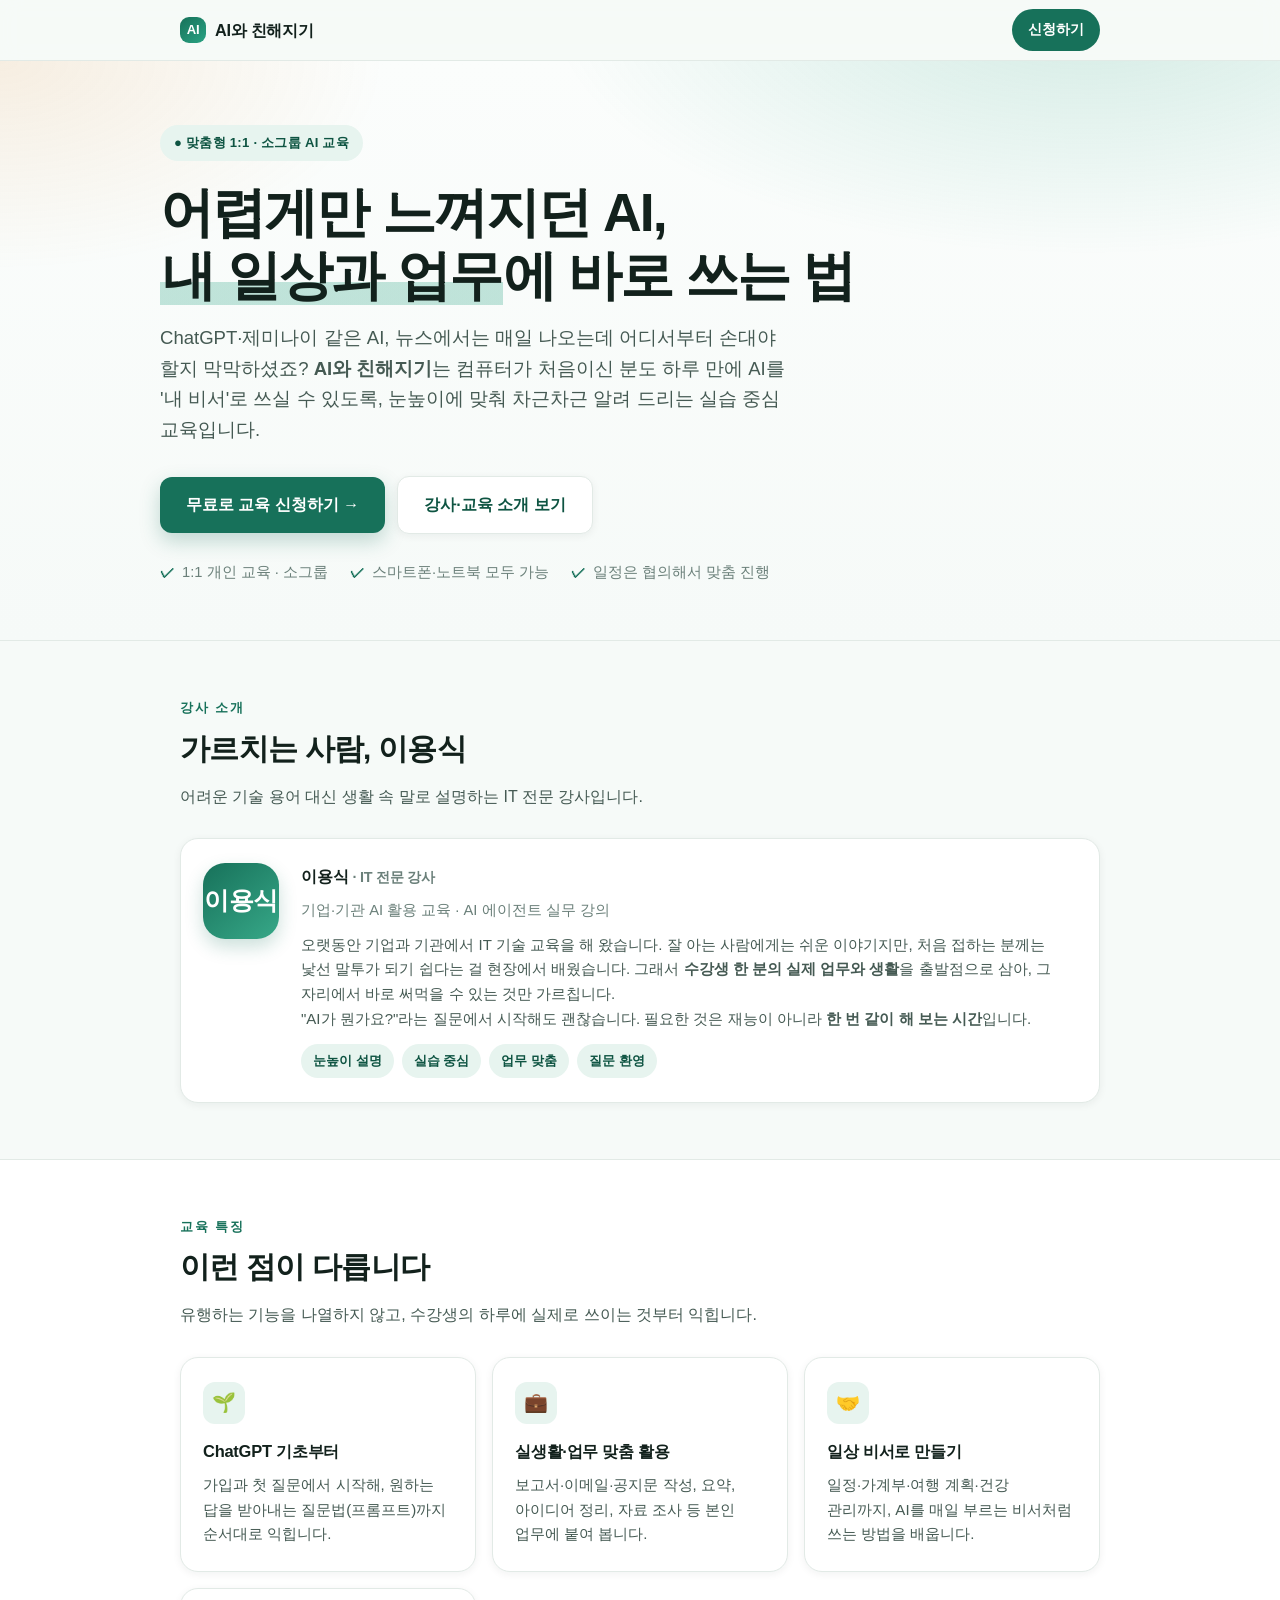
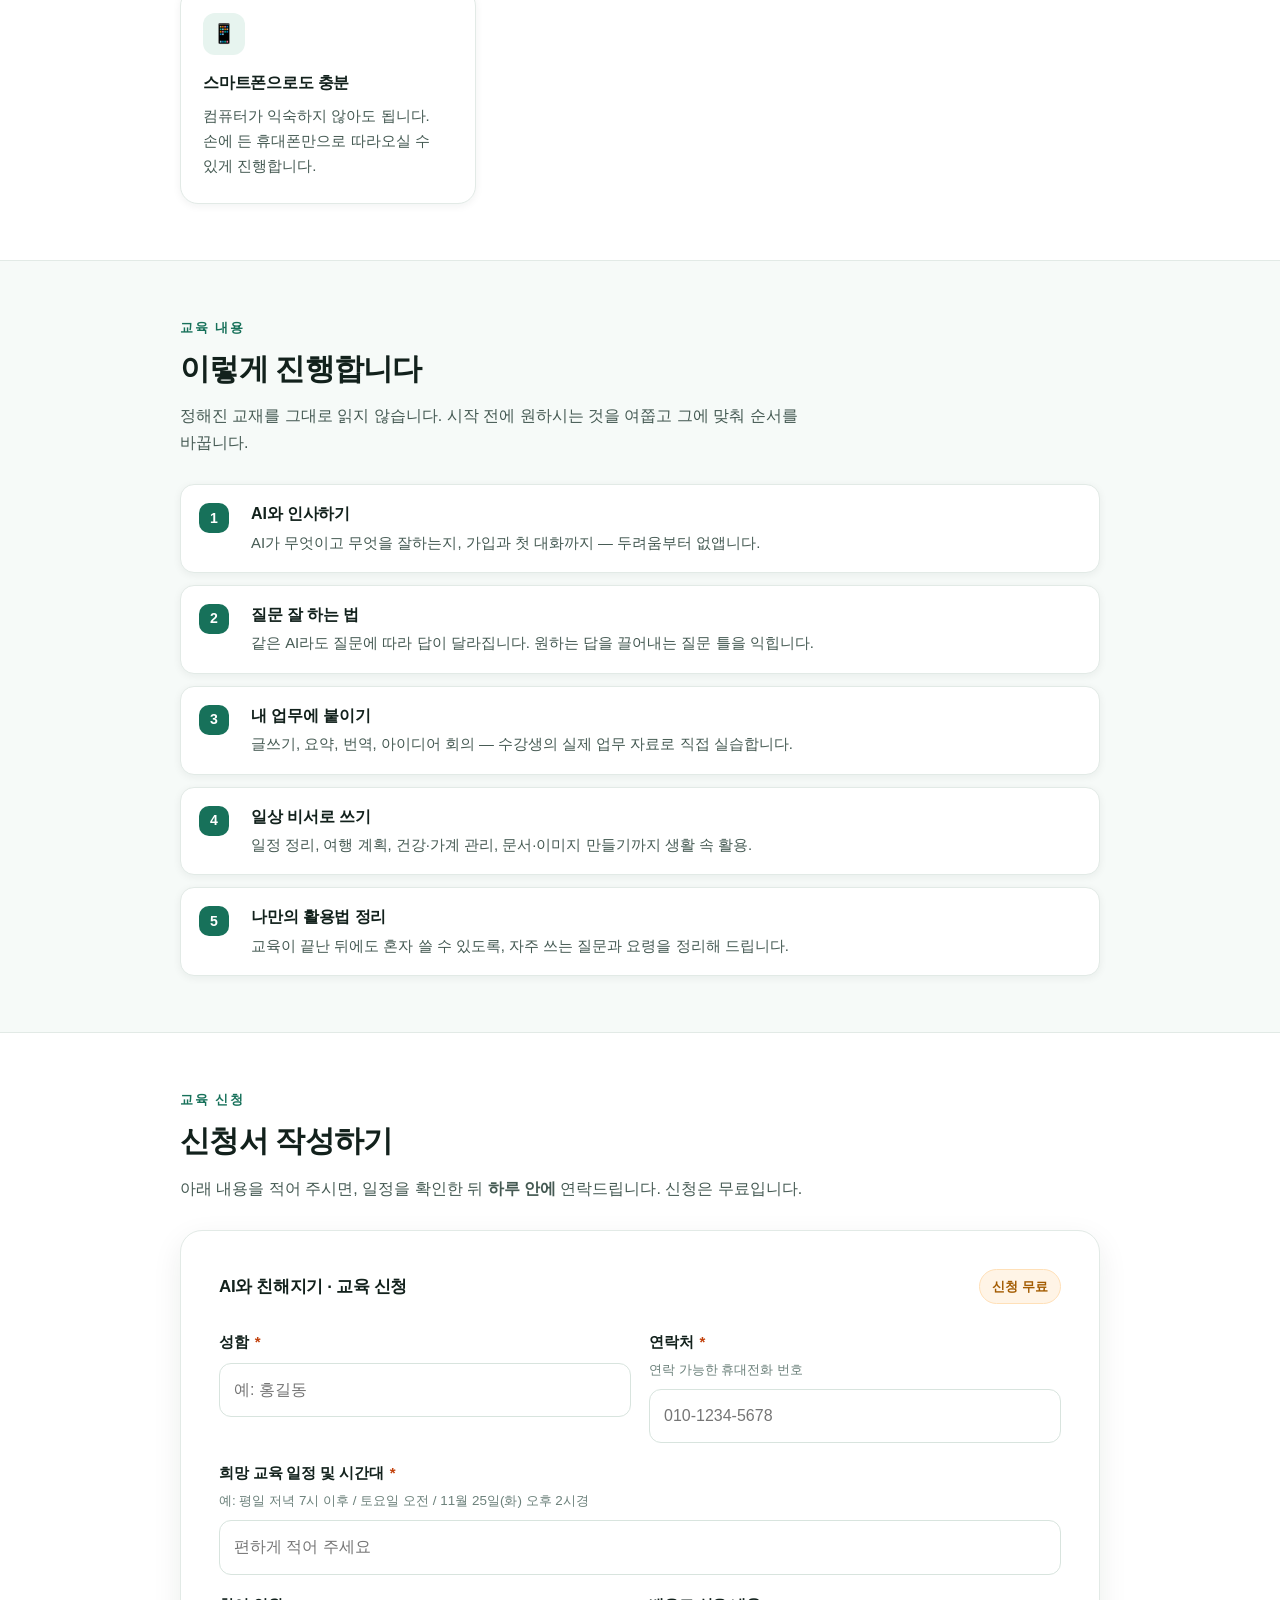
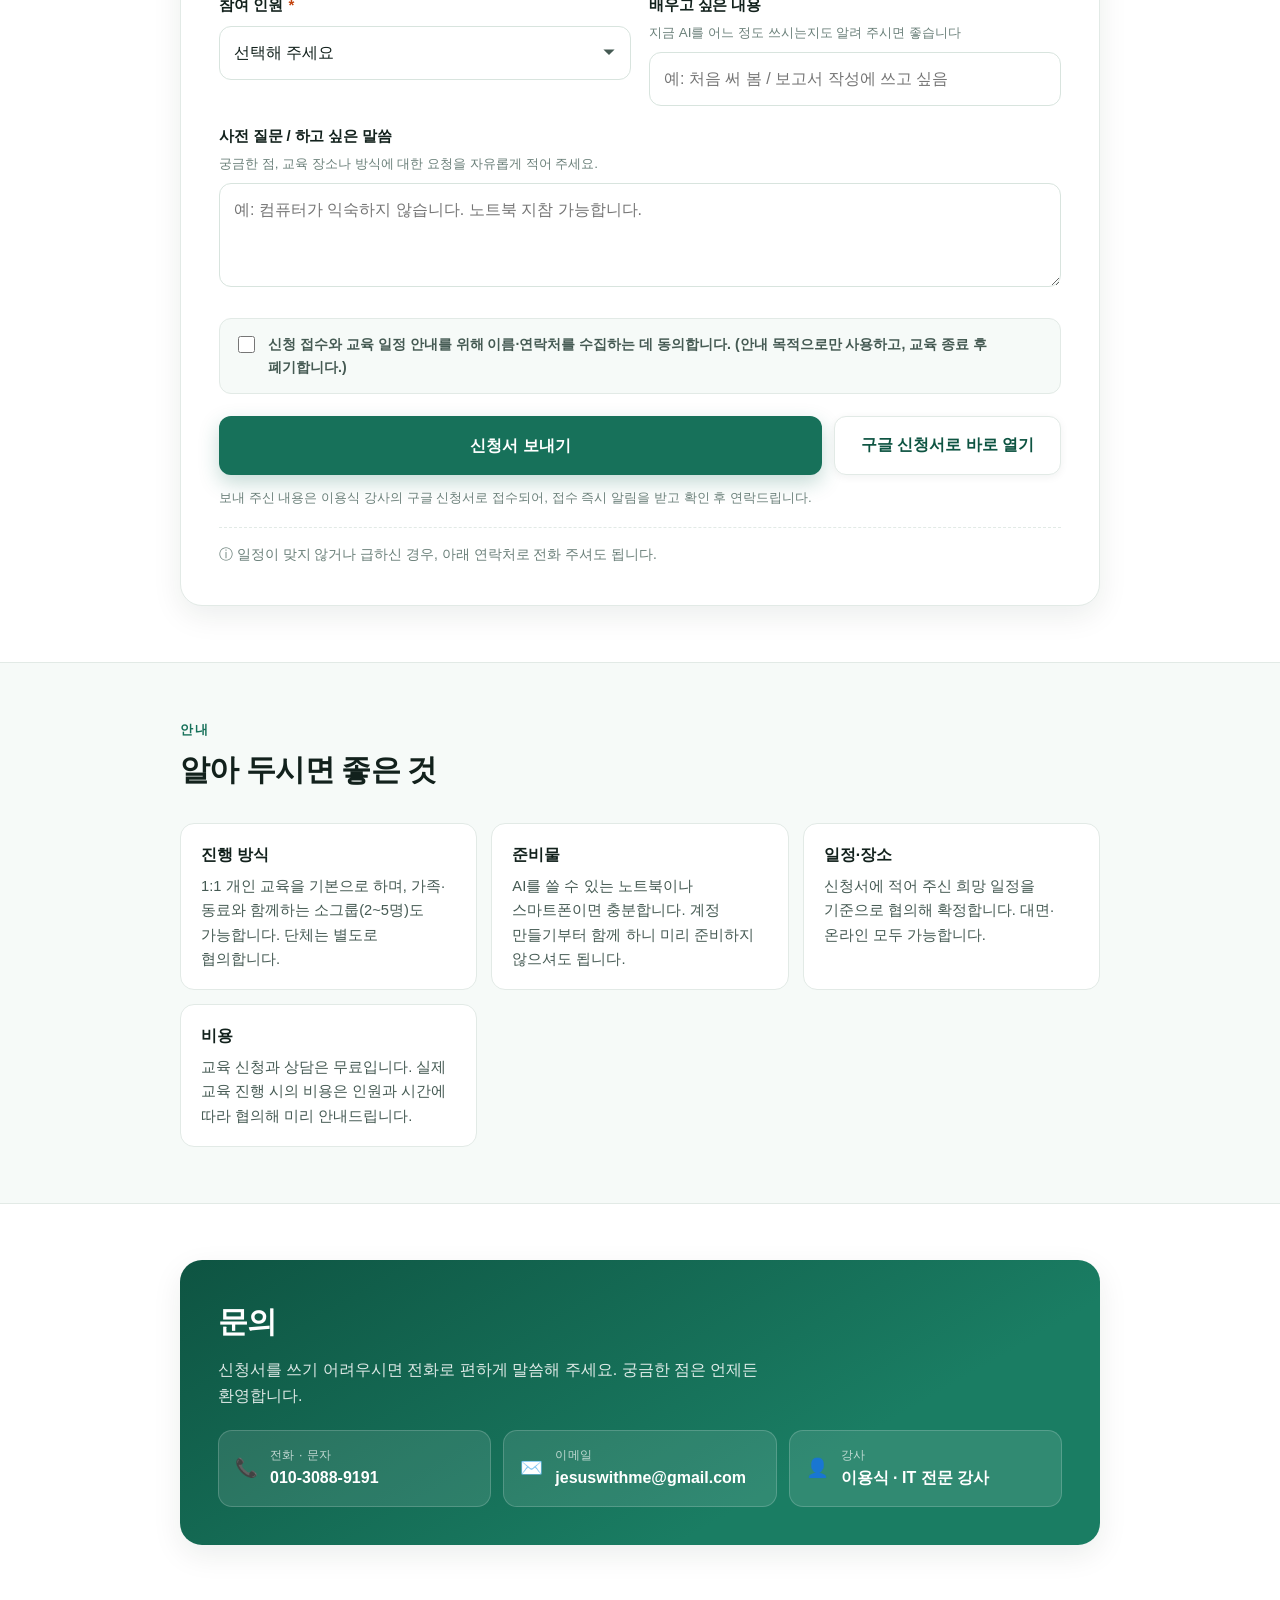
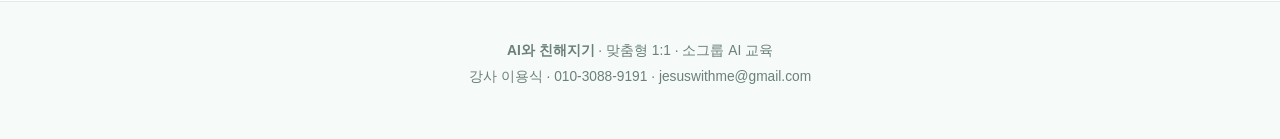
==== index.html @ cfbb51ff "feat: 'AI와 친해지기' 예약 및 신청 페이지 추가" ====
<!DOCTYPE html>
<html lang="ko">
<head>
<meta charset="utf-8">
<meta name="viewport" content="width=device-width, initial-scale=1">
<title>AI와 친해지기 · 맞춤형 1:1 AI 교육 신청</title>
<meta name="description" content="IT 전문 강사 이용식의 'AI와 친해지기' — ChatGPT 기초부터 실생활·업무 활용까지, 눈높이에 맞춘 1:1 및 소그룹 AI 교육 신청 페이지입니다.">
<style>
  :root{
    --ink:#12211c;
    --ink-soft:#455a53;
    --muted:#6b807a;
    --line:#e2eae6;
    --bg:#f6faf8;
    --card:#ffffff;
    --brand:#17715a;
    --brand-deep:#0e5442;
    --brand-soft:#e7f4ef;
    --accent:#d98324;
    --radius:18px;
    --shadow:0 10px 30px rgba(18,33,28,.08);
    --shadow-sm:0 2px 8px rgba(18,33,28,.06);
  }
  *{box-sizing:border-box}
  html{scroll-behavior:smooth}
  body{
    margin:0;
    background:var(--bg);
    color:var(--ink);
    font-family:-apple-system,BlinkMacSystemFont,"Apple SD Gothic Neo","Pretendard","Malgun Gothic","Noto Sans KR",sans-serif;
    line-height:1.65;
    -webkit-text-size-adjust:100%;
    word-break:keep-all;
  }
  .wrap{max-width:960px;margin:0 auto;padding:0 20px}
  a{color:var(--brand);text-decoration:none}
  a:hover{text-decoration:underline}

  /* ── 상단 바 ── */
  .topbar{
    position:sticky;top:0;z-index:20;
    background:rgba(246,250,248,.88);
    backdrop-filter:saturate(180%) blur(10px);
    border-bottom:1px solid var(--line);
  }
  .topbar-inner{display:flex;align-items:center;justify-content:space-between;gap:12px;height:60px}
  .logo{display:flex;align-items:center;gap:9px;font-weight:800;font-size:1.02rem;letter-spacing:-.02em}
  .logo .dot{
    width:26px;height:26px;border-radius:9px;display:grid;place-items:center;
    background:linear-gradient(140deg,var(--brand),#2aa383);color:#fff;font-size:.82rem;font-weight:800;
  }
  .topbar a.cta-small{
    background:var(--brand);color:#fff;font-weight:700;font-size:.9rem;
    padding:9px 16px;border-radius:999px;white-space:nowrap;
  }
  .topbar a.cta-small:hover{background:var(--brand-deep);text-decoration:none}

  /* ── 히어로 ── */
  header.hero{
    background:
      radial-gradient(900px 420px at 85% -10%, rgba(42,163,131,.20), transparent 60%),
      radial-gradient(700px 380px at 0% 0%, rgba(217,131,36,.12), transparent 55%),
      linear-gradient(180deg,#fbfdfc 0%, var(--bg) 100%);
    border-bottom:1px solid var(--line);
  }
  .hero-inner{padding:64px 0 56px}
  .eyebrow{
    display:inline-flex;align-items:center;gap:8px;
    background:var(--brand-soft);color:var(--brand-deep);
    font-weight:700;font-size:.82rem;letter-spacing:.02em;
    padding:7px 14px;border-radius:999px;margin-bottom:20px;
  }
  h1{
    margin:0 0 16px;font-size:clamp(2.1rem,5.4vw,3.35rem);line-height:1.18;
    letter-spacing:-.035em;font-weight:850;
  }
  h1 .hl{
    background:linear-gradient(transparent 62%, rgba(42,163,131,.28) 62%);
    padding:0 2px;
  }
  .lead{font-size:clamp(1rem,2.4vw,1.16rem);color:var(--ink-soft);max-width:640px;margin:0 0 30px}
  .hero-actions{display:flex;flex-wrap:wrap;gap:12px;align-items:center}
  .btn{
    display:inline-flex;align-items:center;justify-content:center;gap:8px;
    font:inherit;font-weight:750;cursor:pointer;border:0;border-radius:12px;
    padding:15px 26px;transition:transform .15s ease, background .15s ease, box-shadow .15s ease;
  }
  .btn-primary{background:var(--brand);color:#fff;box-shadow:0 8px 20px rgba(23,113,90,.25)}
  .btn-primary:hover{background:var(--brand-deep);transform:translateY(-1px);text-decoration:none}
  .btn-ghost{background:#fff;color:var(--brand-deep);border:1px solid var(--line);box-shadow:var(--shadow-sm)}
  .btn-ghost:hover{background:#fff;border-color:#cfe0d8;text-decoration:none}
  .hero-facts{display:flex;flex-wrap:wrap;gap:10px 22px;margin-top:26px;color:var(--muted);font-size:.92rem}
  .hero-facts span{display:inline-flex;align-items:center;gap:7px}
  .tick{color:var(--brand);font-weight:900}

  /* ── 섹션 ── */
  section{padding:56px 0}
  section.alt{background:#fff;border-top:1px solid var(--line);border-bottom:1px solid var(--line)}
  .section-head{margin-bottom:28px}
  .section-head .kicker{color:var(--brand);font-weight:800;font-size:.82rem;letter-spacing:.14em}
  h2{margin:6px 0 10px;font-size:clamp(1.42rem,3.2vw,1.85rem);letter-spacing:-.025em;font-weight:820}
  .section-head p{margin:0;color:var(--ink-soft);max-width:660px}

  /* ── 강사 소개 ── */
  .teacher{display:grid;grid-template-columns:auto 1fr;gap:22px;align-items:start}
  .avatar{
    width:76px;height:76px;border-radius:22px;display:grid;place-items:center;
    background:linear-gradient(140deg,#17715a,#37a888);color:#fff;
    font-size:1.55rem;font-weight:850;letter-spacing:-.02em;box-shadow:0 8px 18px rgba(23,113,90,.22);
  }
  .teacher h3{margin:0 0 4px;font-size:1.18rem;letter-spacing:-.02em}
  .teacher .role{color:var(--muted);font-size:.92rem;margin-bottom:10px}
  .teacher p{margin:0 0 10px;color:var(--ink-soft)}
  .chips{display:flex;flex-wrap:wrap;gap:8px;margin-top:12px}
  .chip{background:var(--brand-soft);color:var(--brand-deep);font-size:.83rem;font-weight:700;padding:6px 12px;border-radius:999px}

  /* ── 카드 그리드 ── */
  .grid{display:grid;gap:16px;grid-template-columns:repeat(auto-fit,minmax(240px,1fr))}
  .card{
    background:var(--card);border:1px solid var(--line);border-radius:var(--radius);
    padding:24px 22px;box-shadow:var(--shadow-sm);
  }
  .card .icon{
    width:42px;height:42px;border-radius:12px;display:grid;place-items:center;
    background:var(--brand-soft);font-size:1.2rem;margin-bottom:14px;
  }
  .card h3{margin:0 0 8px;font-size:1.03rem;letter-spacing:-.015em}
  .card p{margin:0;color:var(--ink-soft);font-size:.94rem}

  /* ── 커리큘럼 목록 ── */
  .steps{list-style:none;margin:0;padding:0;display:grid;gap:12px}
  .steps li{
    display:grid;grid-template-columns:38px 1fr;gap:14px;align-items:start;
    background:#fff;border:1px solid var(--line);border-radius:14px;padding:16px 18px;box-shadow:var(--shadow-sm);
  }
  .steps .num{
    width:30px;height:30px;border-radius:10px;background:var(--brand);color:#fff;
    display:grid;place-items:center;font-weight:800;font-size:.88rem;margin-top:2px;
  }
  .steps strong{display:block;margin-bottom:2px;letter-spacing:-.01em}
  .steps span.desc{color:var(--ink-soft);font-size:.93rem}

  /* ── 예약 폼 ── */
  #apply{padding-top:56px}
  .form-card{
    background:#fff;border:1px solid var(--line);border-radius:22px;
    box-shadow:var(--shadow);padding:clamp(22px,4vw,38px);
  }
  .form-card .head{display:flex;flex-wrap:wrap;gap:10px;align-items:center;justify-content:space-between;margin-bottom:8px}
  .badge-free{background:#fff4e6;color:#a35b00;font-weight:800;font-size:.8rem;padding:6px 12px;border-radius:999px;border:1px solid #ffe0b8}
  .field{margin-top:18px}
  .field label{display:block;font-weight:750;font-size:.94rem;margin-bottom:8px;letter-spacing:-.01em}
  .field label .req{color:#c2410c;margin-left:2px}
  .field .hint{display:block;font-weight:500;color:var(--muted);font-size:.84rem;margin-top:-4px;margin-bottom:8px}
  input[type=text],input[type=tel],textarea,select{
    width:100%;font:inherit;color:var(--ink);background:#fff;
    border:1.5px solid #d8e4de;border-radius:12px;padding:13px 14px;
    transition:border-color .15s ease, box-shadow .15s ease;appearance:none;
  }
  textarea{min-height:104px;resize:vertical}
  select{background-image:url("data:image/svg+xml;charset=utf8,%3Csvg xmlns='http://www.w3.org/2000/svg' width='14' height='9' viewBox='0 0 14 9'%3E%3Cpath fill='%23455a53' d='M1.4 1.4 7 7l5.6-5.6'/%3E%3C/svg%3E");background-repeat:no-repeat;background-position:right 14px center;padding-right:38px}
  input:focus,textarea:focus,select:focus{outline:none;border-color:var(--brand);box-shadow:0 0 0 4px rgba(23,113,90,.12)}
  input.invalid,textarea.invalid,select.invalid{border-color:#dc2626;box-shadow:0 0 0 4px rgba(220,38,38,.10)}
  .row{display:grid;gap:18px;grid-template-columns:1fr 1fr}
  .err{color:#b91c1c;font-size:.83rem;margin-top:6px;display:none}
  .err.show{display:block}
  .consent{display:flex;gap:10px;align-items:flex-start;margin-top:22px;background:var(--bg);border:1px solid var(--line);border-radius:12px;padding:14px}
  .consent input{margin-top:3px;width:17px;height:17px;accent-color:var(--brand);flex:0 0 auto}
  .consent label{font-size:.88rem;color:var(--ink-soft);font-weight:600;margin:0}
  .submit-row{margin-top:22px;display:flex;flex-wrap:wrap;gap:12px;align-items:center}
  .submit-row .btn-primary{flex:1 1 220px;padding:16px 24px;font-size:1.02rem}
  .submit-note{color:var(--muted);font-size:.84rem;margin:12px 0 0}
  .form-foot{margin-top:18px;padding-top:16px;border-top:1px dashed var(--line);color:var(--muted);font-size:.86rem}

  /* ── 완료 화면 ── */
  .done{display:none;text-align:center;padding:14px 4px 8px}
  .done.show{display:block}
  .done .mark{
    width:64px;height:64px;border-radius:50%;background:var(--brand-soft);color:var(--brand);
    display:grid;place-items:center;font-size:1.8rem;margin:0 auto 16px;
  }
  .done h3{margin:0 0 8px;font-size:1.28rem;letter-spacing:-.02em}
  .done p{color:var(--ink-soft);margin:0 auto 8px;max-width:460px}
  .done .summary{
    text-align:left;background:var(--bg);border:1px solid var(--line);border-radius:14px;
    padding:16px 18px;margin:18px auto 0;max-width:460px;font-size:.92rem;
  }
  .done .summary div{display:flex;justify-content:space-between;gap:14px;padding:5px 0;border-bottom:1px dashed var(--line)}
  .done .summary div:last-child{border-bottom:0}
  .done .summary dt{color:var(--muted);flex:0 0 auto;margin:0}
  .done .summary dd{margin:0;font-weight:650;text-align:right}

  /* ── 안내 ── */
  .note-grid{display:grid;gap:14px;grid-template-columns:repeat(auto-fit,minmax(250px,1fr))}
  .note{background:#fff;border:1px solid var(--line);border-radius:14px;padding:18px 20px}
  .note h4{margin:0 0 6px;font-size:.98rem}
  .note p{margin:0;color:var(--ink-soft);font-size:.92rem}

  /* ── 문의 ── */
  .contact{
    background:linear-gradient(150deg,var(--brand-deep),#1a7d63 70%);
    color:#fff;border-radius:22px;padding:clamp(24px,4vw,38px);box-shadow:var(--shadow);
  }
  .contact h2{color:#fff;margin-top:0}
  .contact p{color:rgba(255,255,255,.86);margin:0 0 20px;max-width:560px}
  .contact-lines{display:grid;gap:12px;grid-template-columns:repeat(auto-fit,minmax(220px,1fr))}
  .contact-line{display:flex;align-items:center;gap:12px;background:rgba(255,255,255,.10);border:1px solid rgba(255,255,255,.18);border-radius:14px;padding:14px 16px}
  .contact-line .ic{font-size:1.15rem}
  .contact-line small{display:block;color:rgba(255,255,255,.7);font-size:.78rem;letter-spacing:.04em}
  .contact-line a,.contact-line strong{color:#fff;font-weight:750;font-size:1rem;text-decoration:none}

  footer{padding:34px 0 46px;color:var(--muted);font-size:.86rem;text-align:center}
  footer p{margin:4px 0}

  @media (max-width:640px){
    .hero-inner{padding:44px 0 40px}
    section{padding:42px 0}
    .row{grid-template-columns:1fr}
    .teacher{grid-template-columns:1fr;gap:16px}
    .avatar{width:64px;height:64px;border-radius:18px;font-size:1.3rem}
    .btn{padding:14px 20px}
  }
  @media (prefers-reduced-motion:reduce){*{transition:none!important;animation:none!important}}
</style>
</head>
<body>

<div class="topbar">
  <div class="wrap topbar-inner">
    <div class="logo"><span class="dot">AI</span> AI와 친해지기</div>
    <a class="cta-small" href="#apply">신청하기</a>
  </div>
</div>

<header class="hero">
  <div class="wrap hero-inner">
    <span class="eyebrow">● 맞춤형 1:1 · 소그룹 AI 교육</span>
    <h1>어렵게만 느껴지던 AI,<br><span class="hl">내 일상과 업무</span>에 바로 쓰는 법</h1>
    <p class="lead">
      ChatGPT·제미나이 같은 AI, 뉴스에서는 매일 나오는데 어디서부터 손대야 할지 막막하셨죠?
      <strong>AI와 친해지기</strong>는 컴퓨터가 처음이신 분도 하루 만에 AI를 '내 비서'로 쓰실 수 있도록,
      눈높이에 맞춰 차근차근 알려 드리는 실습 중심 교육입니다.
    </p>
    <div class="hero-actions">
      <a class="btn btn-primary" href="#apply">무료로 교육 신청하기 →</a>
      <a class="btn btn-ghost" href="#teacher">강사·교육 소개 보기</a>
    </div>
    <div class="hero-facts">
      <span><b class="tick">✓</b> 1:1 개인 교육 · 소그룹</span>
      <span><b class="tick">✓</b> 스마트폰·노트북 모두 가능</span>
      <span><b class="tick">✓</b> 일정은 협의해서 맞춤 진행</span>
    </div>
  </div>
</header>

<section id="teacher">
  <div class="wrap">
    <div class="section-head">
      <div class="kicker">강사 소개</div>
      <h2>가르치는 사람, 이용식</h2>
      <p>어려운 기술 용어 대신 생활 속 말로 설명하는 IT 전문 강사입니다.</p>
    </div>
    <div class="card">
      <div class="teacher">
        <div class="avatar">이용식</div>
        <div>
          <h3>이용식 <span style="font-weight:600;color:var(--muted);font-size:.9rem">· IT 전문 강사</span></h3>
          <div class="role">기업·기관 AI 활용 교육 · AI 에이전트 실무 강의</div>
          <p>
            오랫동안 기업과 기관에서 IT 기술 교육을 해 왔습니다. 잘 아는 사람에게는 쉬운 이야기지만,
            처음 접하는 분께는 낯선 말투가 되기 쉽다는 걸 현장에서 배웠습니다.
            그래서 <strong>수강생 한 분의 실제 업무와 생활</strong>을 출발점으로 삼아, 그 자리에서 바로 써먹을 수 있는 것만 가르칩니다.
          </p>
          <p>
            "AI가 뭔가요?"라는 질문에서 시작해도 괜찮습니다. 필요한 것은 재능이 아니라
            <strong>한 번 같이 해 보는 시간</strong>입니다.
          </p>
          <div class="chips">
            <span class="chip">눈높이 설명</span>
            <span class="chip">실습 중심</span>
            <span class="chip">업무 맞춤</span>
            <span class="chip">질문 환영</span>
          </div>
        </div>
      </div>
    </div>
  </div>
</section>

<section class="alt" id="features">
  <div class="wrap">
    <div class="section-head">
      <div class="kicker">교육 특징</div>
      <h2>이런 점이 다릅니다</h2>
      <p>유행하는 기능을 나열하지 않고, 수강생의 하루에 실제로 쓰이는 것부터 익힙니다.</p>
    </div>
    <div class="grid">
      <div class="card">
        <div class="icon">🌱</div>
        <h3>ChatGPT 기초부터</h3>
        <p>가입과 첫 질문에서 시작해, 원하는 답을 받아내는 질문법(프롬프트)까지 순서대로 익힙니다.</p>
      </div>
      <div class="card">
        <div class="icon">💼</div>
        <h3>실생활·업무 맞춤 활용</h3>
        <p>보고서·이메일·공지문 작성, 요약, 아이디어 정리, 자료 조사 등 본인 업무에 붙여 봅니다.</p>
      </div>
      <div class="card">
        <div class="icon">🤝</div>
        <h3>일상 비서로 만들기</h3>
        <p>일정·가계부·여행 계획·건강 관리까지, AI를 매일 부르는 비서처럼 쓰는 방법을 배웁니다.</p>
      </div>
      <div class="card">
        <div class="icon">📱</div>
        <h3>스마트폰으로도 충분</h3>
        <p>컴퓨터가 익숙하지 않아도 됩니다. 손에 든 휴대폰만으로 따라오실 수 있게 진행합니다.</p>
      </div>
    </div>
  </div>
</section>

<section id="curriculum">
  <div class="wrap">
    <div class="section-head">
      <div class="kicker">교육 내용</div>
      <h2>이렇게 진행합니다</h2>
      <p>정해진 교재를 그대로 읽지 않습니다. 시작 전에 원하시는 것을 여쭙고 그에 맞춰 순서를 바꿉니다.</p>
    </div>
    <ol class="steps">
      <li><span class="num">1</span><div><strong>AI와 인사하기</strong><span class="desc">AI가 무엇이고 무엇을 잘하는지, 가입과 첫 대화까지 — 두려움부터 없앱니다.</span></div></li>
      <li><span class="num">2</span><div><strong>질문 잘 하는 법</strong><span class="desc">같은 AI라도 질문에 따라 답이 달라집니다. 원하는 답을 끌어내는 질문 틀을 익힙니다.</span></div></li>
      <li><span class="num">3</span><div><strong>내 업무에 붙이기</strong><span class="desc">글쓰기, 요약, 번역, 아이디어 회의 — 수강생의 실제 업무 자료로 직접 실습합니다.</span></div></li>
      <li><span class="num">4</span><div><strong>일상 비서로 쓰기</strong><span class="desc">일정 정리, 여행 계획, 건강·가계 관리, 문서·이미지 만들기까지 생활 속 활용.</span></div></li>
      <li><span class="num">5</span><div><strong>나만의 활용법 정리</strong><span class="desc">교육이 끝난 뒤에도 혼자 쓸 수 있도록, 자주 쓰는 질문과 요령을 정리해 드립니다.</span></div></li>
    </ol>
  </div>
</section>

<section class="alt" id="apply">
  <div class="wrap">
    <div class="section-head">
      <div class="kicker">교육 신청</div>
      <h2>신청서 작성하기</h2>
      <p>아래 내용을 적어 주시면, 일정을 확인한 뒤 <strong>하루 안에</strong> 연락드립니다. 신청은 무료입니다.</p>
    </div>

    <div class="form-card">
      <div id="formArea">
        <div class="head">
          <strong style="font-size:1.06rem;letter-spacing:-.02em">AI와 친해지기 · 교육 신청</strong>
          <span class="badge-free">신청 무료</span>
        </div>

        <form id="applyForm" novalidate>
          <div class="row">
            <div class="field">
              <label for="name">성함 <span class="req">*</span></label>
              <input type="text" id="name" name="name" autocomplete="name" placeholder="예: 홍길동">
              <div class="err" id="err-name">성함을 적어 주세요.</div>
            </div>
            <div class="field">
              <label for="phone">연락처 <span class="req">*</span></label>
              <span class="hint">연락 가능한 휴대전화 번호</span>
              <input type="tel" id="phone" name="phone" inputmode="tel" autocomplete="tel" placeholder="010-1234-5678">
              <div class="err" id="err-phone">연락처를 정확히 적어 주세요. (숫자 9~11자리)</div>
            </div>
          </div>

          <div class="field">
            <label for="when">희망 교육 일정 및 시간대 <span class="req">*</span></label>
            <span class="hint">예: 평일 저녁 7시 이후 / 토요일 오전 / 11월 25일(화) 오후 2시경</span>
            <input type="text" id="when" name="when" placeholder="편하게 적어 주세요">
            <div class="err" id="err-when">희망하시는 일정이나 시간대를 적어 주세요.</div>
          </div>

          <div class="row">
            <div class="field">
              <label for="people">참여 인원 <span class="req">*</span></label>
              <select id="people" name="people">
                <option value="">선택해 주세요</option>
                <option value="1명 (1:1 개인 교육)">1명 (1:1 개인 교육)</option>
                <option value="2명">2명</option>
                <option value="3~5명 (소그룹)">3~5명 (소그룹)</option>
                <option value="6명 이상 (단체)">6명 이상 (단체)</option>
              </select>
              <div class="err" id="err-people">참여 인원을 선택해 주세요.</div>
            </div>
            <div class="field">
              <label for="need">배우고 싶은 내용</label>
              <span class="hint">지금 AI를 어느 정도 쓰시는지도 알려 주시면 좋습니다</span>
              <input type="text" id="need" name="need" placeholder="예: 처음 써 봄 / 보고서 작성에 쓰고 싶음">
            </div>
          </div>

          <div class="field">
            <label for="memo">사전 질문 / 하고 싶은 말씀</label>
            <span class="hint">궁금한 점, 교육 장소나 방식에 대한 요청을 자유롭게 적어 주세요.</span>
            <textarea id="memo" name="memo" placeholder="예: 컴퓨터가 익숙하지 않습니다. 노트북 지참 가능합니다."></textarea>
          </div>

          <div class="consent">
            <input type="checkbox" id="agree" name="agree">
            <label for="agree">신청 접수와 교육 일정 안내를 위해 이름·연락처를 수집하는 데 동의합니다. (안내 목적으로만 사용하고, 교육 종료 후 폐기합니다.)</label>
          </div>
          <div class="err" id="err-agree" style="margin-top:8px">동의에 체크해 주세요.</div>

          <div class="submit-row">
            <button type="submit" class="btn btn-primary" id="submitBtn">신청서 보내기</button>
            <a class="btn btn-ghost" id="directLink" href="https://docs.google.com/forms/d/e/1FAIpQLSfgG8fWdQroafAfmBOM3LzlnbUgMlh7hNn8-l7efDWmUUivdw/viewform" target="_blank" rel="noopener">구글 신청서로 바로 열기</a>
          </div>
          <p class="submit-note">보내 주신 내용은 이용식 강사의 구글 신청서로 접수되어, 접수 즉시 알림을 받고 확인 후 연락드립니다.</p>
        </form>

        <div class="form-foot">
          ⓘ 일정이 맞지 않거나 급하신 경우, 아래 연락처로 전화 주셔도 됩니다.
        </div>
      </div>

      <div class="done" id="doneArea" role="status" aria-live="polite">
        <div class="mark">✓</div>
        <h3>신청이 접수되었습니다</h3>
        <p>적어 주신 내용으로 접수했습니다. 일정을 확인한 뒤 <strong>하루 안에</strong> 연락드리겠습니다. 감사합니다.</p>
        <dl class="summary" id="summary"></dl>
        <p style="margin-top:18px;font-size:.88rem;color:var(--muted)">
          접수가 되지 않았다는 안내를 받으셨거나 화면이 멈췄다면,
          <a href="https://docs.google.com/forms/d/e/1FAIpQLSfgG8fWdQroafAfmBOM3LzlnbUgMlh7hNn8-l7efDWmUUivdw/viewform" target="_blank" rel="noopener">구글 신청서</a>로 다시 한 번 보내 주세요.
        </p>
        <button type="button" class="btn btn-ghost" id="againBtn" style="margin-top:14px">다른 분 신청서 작성하기</button>
      </div>
    </div>
  </div>
</section>

<section id="guide">
  <div class="wrap">
    <div class="section-head">
      <div class="kicker">안내</div>
      <h2>알아 두시면 좋은 것</h2>
    </div>
    <div class="note-grid">
      <div class="note">
        <h4>진행 방식</h4>
        <p>1:1 개인 교육을 기본으로 하며, 가족·동료와 함께하는 소그룹(2~5명)도 가능합니다. 단체는 별도로 협의합니다.</p>
      </div>
      <div class="note">
        <h4>준비물</h4>
        <p>AI를 쓸 수 있는 노트북이나 스마트폰이면 충분합니다. 계정 만들기부터 함께 하니 미리 준비하지 않으셔도 됩니다.</p>
      </div>
      <div class="note">
        <h4>일정·장소</h4>
        <p>신청서에 적어 주신 희망 일정을 기준으로 협의해 확정합니다. 대면·온라인 모두 가능합니다.</p>
      </div>
      <div class="note">
        <h4>비용</h4>
        <p>교육 신청과 상담은 무료입니다. 실제 교육 진행 시의 비용은 인원과 시간에 따라 협의해 미리 안내드립니다.</p>
      </div>
    </div>
  </div>
</section>

<section class="alt" id="contact">
  <div class="wrap">
    <div class="contact">
      <h2>문의</h2>
      <p>신청서를 쓰기 어려우시면 전화로 편하게 말씀해 주세요. 궁금한 점은 언제든 환영합니다.</p>
      <div class="contact-lines">
        <div class="contact-line">
          <span class="ic">📞</span>
          <div><small>전화 · 문자</small><a href="tel:01030889191">010-3088-9191</a></div>
        </div>
        <div class="contact-line">
          <span class="ic">✉️</span>
          <div><small>이메일</small><a href="mailto:jesuswithme@gmail.com">jesuswithme@gmail.com</a></div>
        </div>
        <div class="contact-line">
          <span class="ic">👤</span>
          <div><small>강사</small><strong>이용식 · IT 전문 강사</strong></div>
        </div>
      </div>
    </div>
  </div>
</section>

<footer>
  <div class="wrap">
    <p><strong>AI와 친해지기</strong> · 맞춤형 1:1 · 소그룹 AI 교육</p>
    <p>강사 이용식 · 010-3088-9191 · jesuswithme@gmail.com</p>
  </div>
</footer>

<!-- 구글 폼 제출용 숨은 프레임 (페이지를 떠나지 않고 접수) -->
<iframe name="gform_target" id="gform_target" style="display:none" title="신청 접수 처리"></iframe>

<script>
(function () {
  var FORM_ACTION = "https://docs.google.com/forms/d/e/1FAIpQLSfgG8fWdQroafAfmBOM3LzlnbUgMlh7hNn8-l7efDWmUUivdw/formResponse";
  // 구글 신청서 문항 ID (문항 순서: 성함 / 연락처 / 희망일정 / 인원 / 배우고 싶은 내용 + 메모)
  var ENTRY = {
    name:  "entry.1113578858",   // 성함
    phone: "entry.182339144",    // 연락처
    when:  "entry.1106496393",   // 희망 교육 일정 및 시간대
    people:"entry.1794188126",   // 참여 인원 (드롭다운)
    need:  "entry.1480312824"    // 현재 AI 활용 수준 및 배우고 싶은 내용
  };

  var form = document.getElementById("applyForm");
  var doneArea = document.getElementById("doneArea");
  var formArea = document.getElementById("formArea");
  var summary = document.getElementById("summary");
  var iframe = document.getElementById("gform_target");

  function clean(v) { return (v || "").trim(); }
  function setErr(id, on) {
    var el = document.getElementById(id);
    var field = document.getElementById(id.replace("err-", ""));
    if (el) el.classList.toggle("show", !!on);
    if (field) field.classList.toggle("invalid", !!on);
  }

  function validate() {
    var ok = true;
    var name = clean(document.getElementById("name").value);
    var phone = clean(document.getElementById("phone").value);
    var when = clean(document.getElementById("when").value);
    var people = document.getElementById("people").value;
    var agree = document.getElementById("agree").checked;

    setErr("err-name", !name); if (!name) ok = false;
    var digits = phone.replace(/[^0-9]/g, "");
    var phoneOk = digits.length >= 9 && digits.length <= 11;
    setErr("err-phone", !phoneOk); if (!phoneOk) ok = false;
    setErr("err-when", !when); if (!when) ok = false;
    setErr("err-people", !people); if (!people) ok = false;
    setErr("err-agree", !agree); if (!agree) ok = false;
    return ok;
  }

  function buildPrefillUrl() {
    var p = new URLSearchParams();
    p.set("usp", "pp_url");
    p.set(ENTRY.name, clean(document.getElementById("name").value));
    p.set(ENTRY.phone, clean(document.getElementById("phone").value));
    p.set(ENTRY.when, clean(document.getElementById("when").value));
    p.set(ENTRY.people, document.getElementById("people").value);
    p.set(ENTRY.need, clean(document.getElementById("need").value));
    return FORM_ACTION.replace("/formResponse", "/viewform") + "?" + p.toString();
  }

  function showDone() {
    var rows = [
      ["성함", clean(document.getElementById("name").value)],
      ["연락처", clean(document.getElementById("phone").value)],
      ["희망 일정", clean(document.getElementById("when").value)],
      ["참여 인원", document.getElementById("people").value]
    ];
    var need = clean(document.getElementById("need").value);
    var memo = clean(document.getElementById("memo").value);
    if (need) rows.push(["배우고 싶은 내용", need]);
    if (memo) rows.push(["남기신 말씀", memo]);

    summary.innerHTML = rows.map(function (r) {
      return "<div><dt>" + r[0] + "</dt><dd></dd></div>";
    }).join("");
    var dds = summary.querySelectorAll("dd");
    rows.forEach(function (r, i) {
      dds[i].textContent = r[1].replace(/[<>]/g, "");   // 값은 텍스트로만 삽입
    });

    formArea.style.display = "none";
    doneArea.classList.add("show");
    window.scrollTo({ top: doneArea.getBoundingClientRect().top + window.pageYOffset - 90, behavior: "smooth" });
  }

  form.addEventListener("submit", function (e) {
    e.preventDefault();
    if (!validate()) {
      var firstBad = form.querySelector(".invalid");
      if (firstBad && firstBad.focus) firstBad.focus();
      return;
    }

    var btn = document.getElementById("submitBtn");
    btn.disabled = true;
    btn.textContent = "보내는 중…";

    // 1) 숨은 프레임으로 구글 신청서에 실제 접수
    var f = document.createElement("form");
    f.method = "POST";
    f.action = FORM_ACTION;
    f.target = "gform_target";
    f.style.display = "none";

    function add(name, value) {
      var i = document.createElement("input");
      i.type = "hidden"; i.name = name; i.value = value;
      f.appendChild(i);
    }
    var memo = clean(document.getElementById("memo").value);
    var need = clean(document.getElementById("need").value);
    if (memo) { need = need ? need + " / " + memo : memo; }

    add(ENTRY.name, clean(document.getElementById("name").value));
    add(ENTRY.phone, clean(document.getElementById("phone").value));
    add(ENTRY.when, clean(document.getElementById("when").value));
    add(ENTRY.people, document.getElementById("people").value);
    if (need) add(ENTRY.need, need);

    document.body.appendChild(f);
    f.submit();

    // 2) 접수 화면 표시 (프레임 응답은 다른 도메인이라 읽을 수 없으므로 잠시 뒤 전환)
    setTimeout(function () {
      try { document.body.removeChild(f); } catch (err) {}
      btn.disabled = false;
      btn.textContent = "신청서 보내기";
      showDone();
    }, 700);
  });

  // "구글 신청서로 바로 열기": 이미 적은 내용이 있으면 그 값이 채워진 채로 열린다.
  var direct = document.getElementById("directLink");
  direct.addEventListener("click", function () {
    var filled = ["name", "phone", "when", "need"].some(function (id) {
      return clean(document.getElementById(id).value) !== "";
    });
    if (filled) direct.href = buildPrefillUrl();
  });

  document.getElementById("againBtn").addEventListener("click", function () {
    form.reset();
    doneArea.classList.remove("show");
    formArea.style.display = "";
    window.scrollTo({ top: document.getElementById("apply").getBoundingClientRect().top + window.pageYOffset - 70, behavior: "smooth" });
  });

  // 입력 중 오류 표시 정리
  ["name", "phone", "when", "people"].forEach(function (id) {
    var el = document.getElementById(id);
    el.addEventListener("input", function () { setErr("err-" + id, false); });
    el.addEventListener("change", function () { setErr("err-" + id, false); });
  });
  document.getElementById("agree").addEventListener("change", function () { setErr("err-agree", false); });
})();
</script>
</body>
</html>
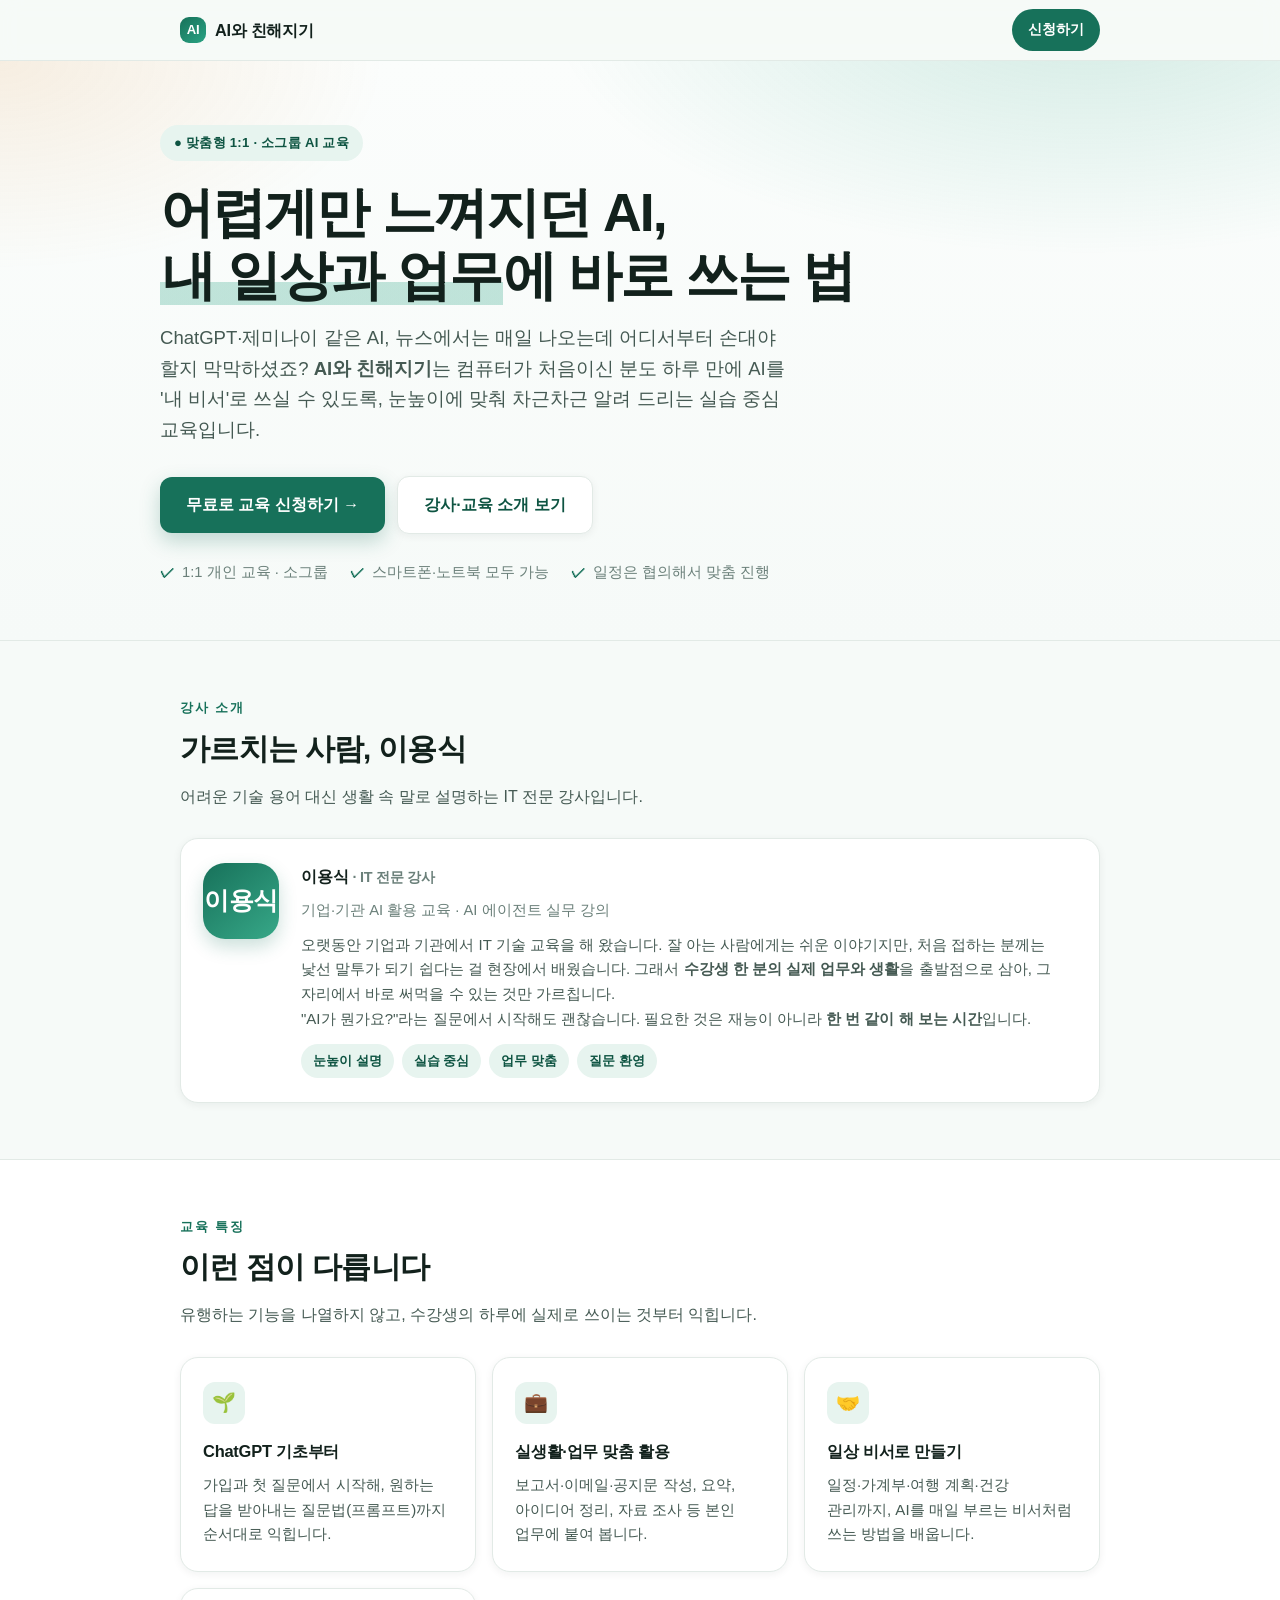
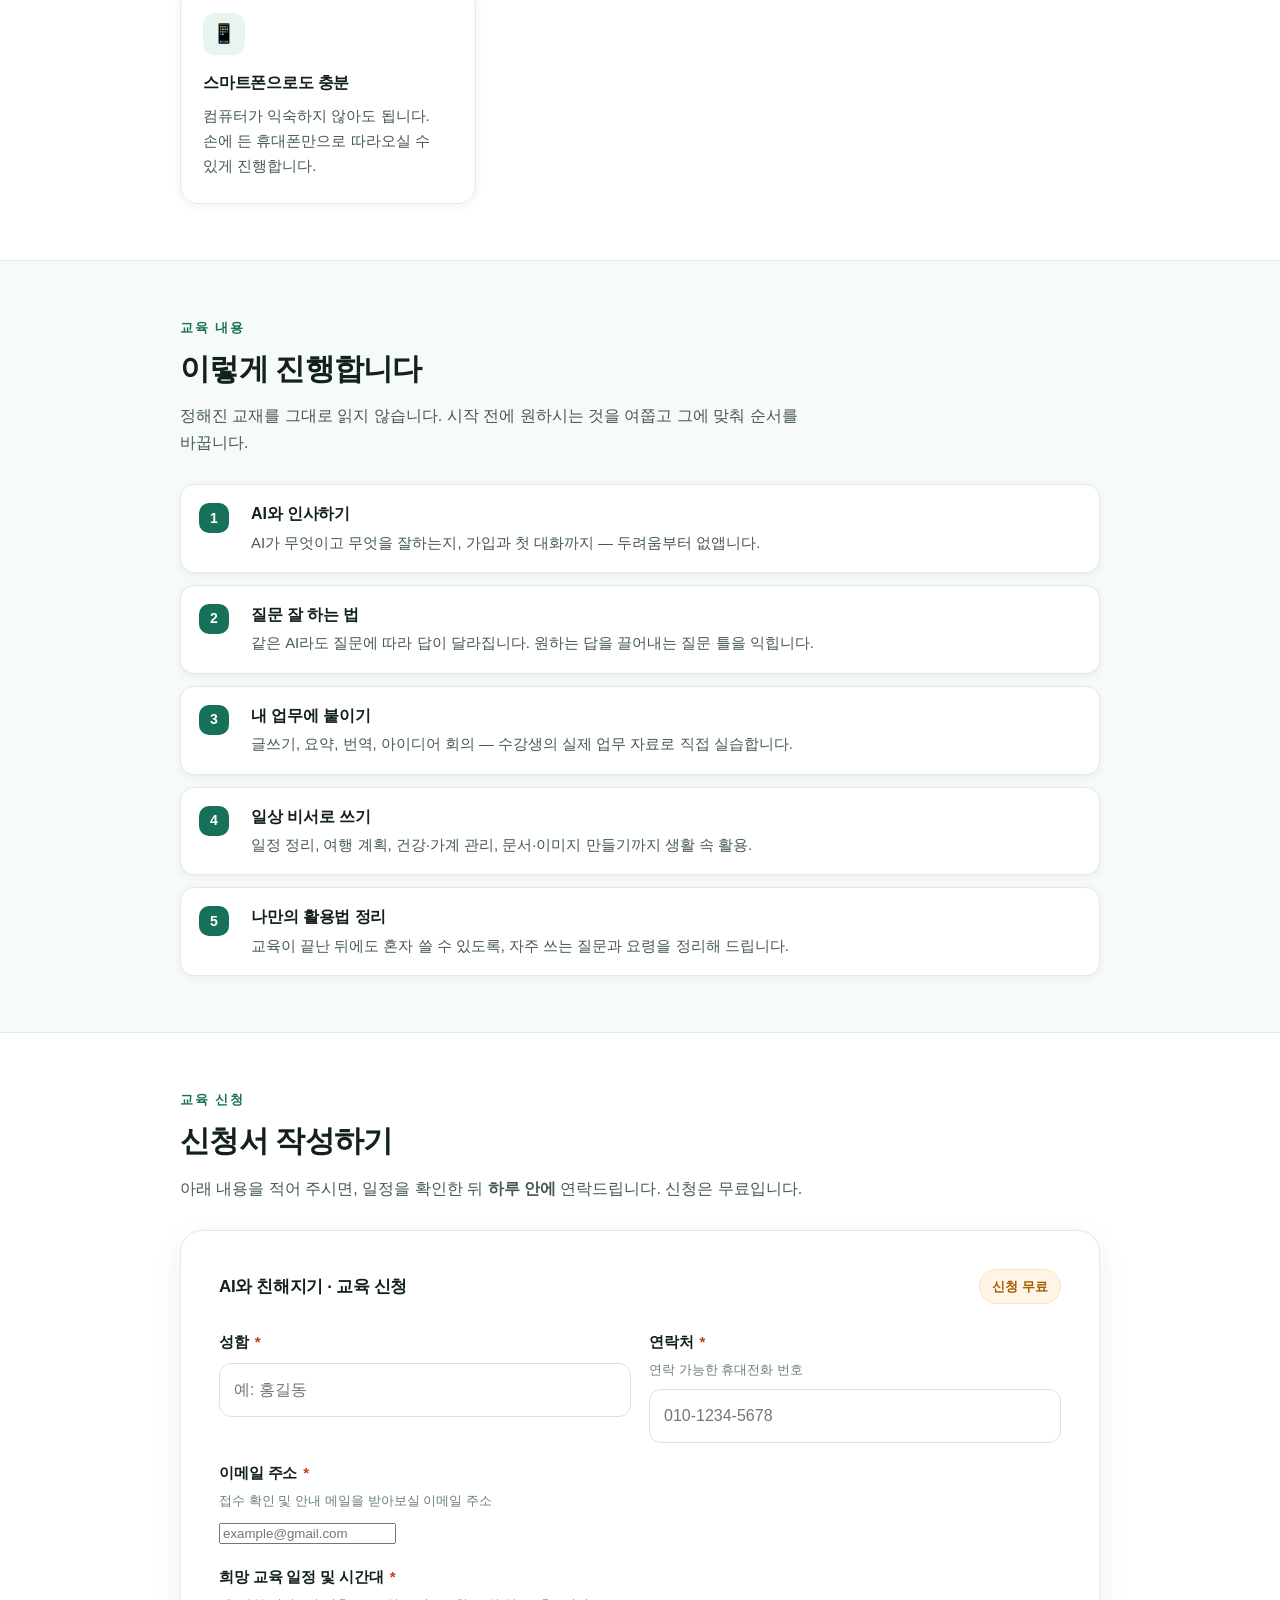
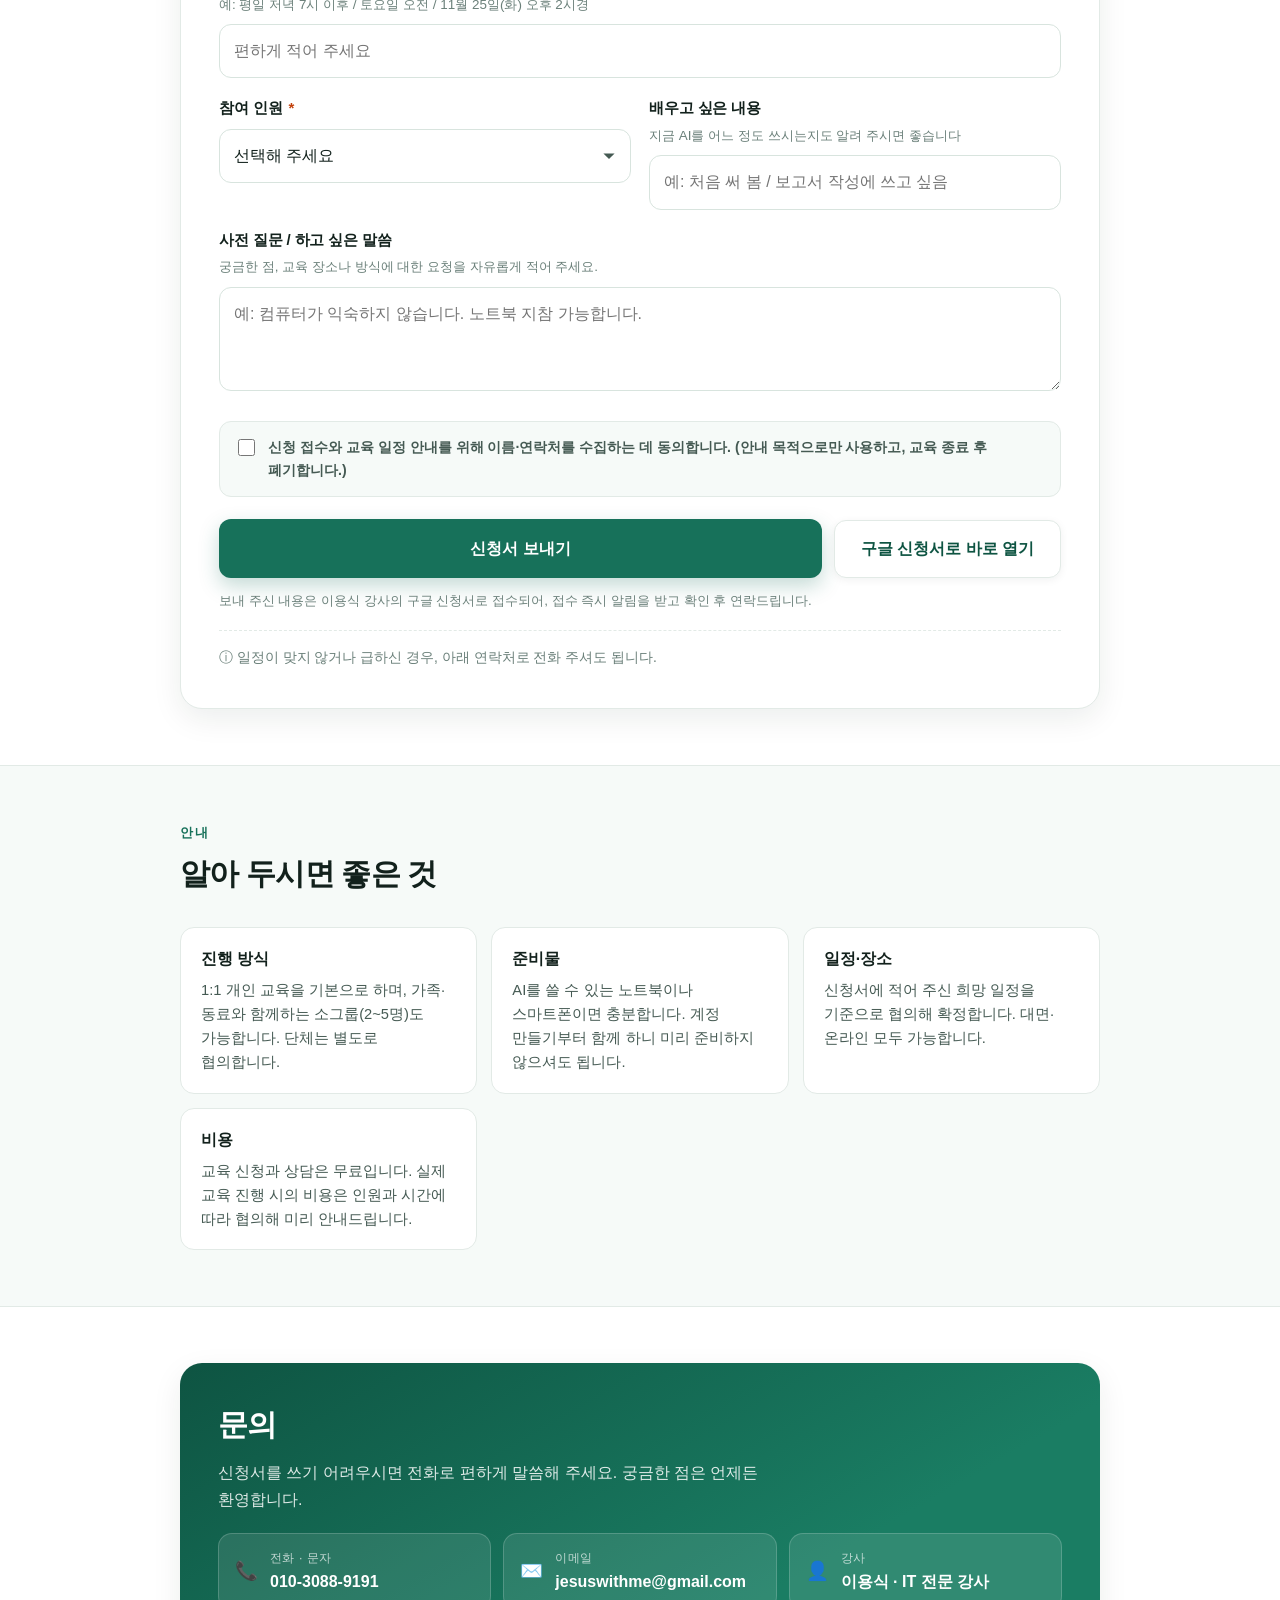
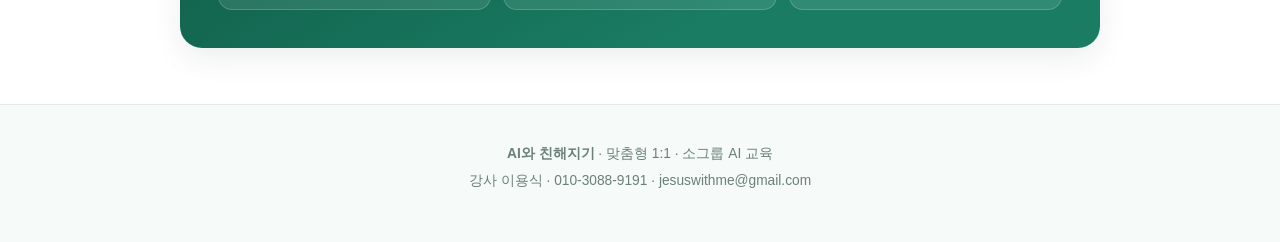
==== commit 561f9c37: "신청 양식에 이메일 주소 입력 필드 추가 (접수 확인 메일 자동 회신용)" ====
--- a/index.html
+++ b/index.html
@@ -5,6 +5,23 @@
 <meta name="viewport" content="width=device-width, initial-scale=1">
 <title>AI와 친해지기 · 맞춤형 1:1 AI 교육 신청</title>
 <meta name="description" content="IT 전문 강사 이용식의 'AI와 친해지기' — ChatGPT 기초부터 실생활·업무 활용까지, 눈높이에 맞춘 1:1 및 소그룹 AI 교육 신청 페이지입니다.">
+
+<!-- Open Graph / KakaoTalk & SNS Share -->
+<meta property="og:type" content="website">
+<meta property="og:url" content="https://jesuswithme.github.io/ai-with-me/">
+<meta property="og:title" content="AI와 친해지기 · IT 전문 강사 이용식">
+<meta property="og:description" content="ChatGPT 기초부터 실생활·업무 활용까지! 눈높이에 맞춘 1:1 및 소그룹 맞춤 AI 교육 신청">
+<meta property="og:image" content="https://jesuswithme.github.io/ai-with-me/og-image.png">
+<meta property="og:image:width" content="1200">
+<meta property="og:image:height" content="630">
+<meta property="og:site_name" content="AI와 친해지기">
+<meta property="og:locale" content="ko_KR">
+
+<!-- Twitter -->
+<meta name="twitter:card" content="summary_large_image">
+<meta name="twitter:title" content="AI와 친해지기 · IT 전문 강사 이용식">
+<meta name="twitter:description" content="ChatGPT 기초부터 실생활·업무 활용까지! 눈높이에 맞춘 1:1 및 소그룹 맞춤 AI 교육 신청">
+<meta name="twitter:image" content="https://jesuswithme.github.io/ai-with-me/og-image.png">
 <style>
   :root{
     --ink:#12211c;
@@ -367,6 +384,13 @@
           </div>
 
           <div class="field">
+            <label for="email">이메일 주소 <span class="req">*</span></label>
+            <span class="hint">접수 확인 및 안내 메일을 받아보실 이메일 주소</span>
+            <input type="email" id="email" name="email" autocomplete="email" placeholder="example@gmail.com">
+            <div class="err" id="err-email">올바른 이메일 주소를 입력해 주세요. (예: example@gmail.com)</div>
+          </div>
+
+          <div class="field">
             <label for="when">희망 교육 일정 및 시간대 <span class="req">*</span></label>
             <span class="hint">예: 평일 저녁 7시 이후 / 토요일 오전 / 11월 25일(화) 오후 2시경</span>
             <input type="text" id="when" name="when" placeholder="편하게 적어 주세요">
@@ -498,6 +522,7 @@
   var ENTRY = {
     name:  "entry.1113578858",   // 성함
     phone: "entry.182339144",    // 연락처
+    email: "entry.1347331574",   // 이메일 주소
     when:  "entry.1106496393",   // 희망 교육 일정 및 시간대
     people:"entry.1794188126",   // 참여 인원 (드롭다운)
     need:  "entry.1480312824"    // 현재 AI 활용 수준 및 배우고 싶은 내용
@@ -529,6 +554,9 @@
     var digits = phone.replace(/[^0-9]/g, "");
     var phoneOk = digits.length >= 9 && digits.length <= 11;
     setErr("err-phone", !phoneOk); if (!phoneOk) ok = false;
+    var email = clean(document.getElementById("email").value);
+    var emailOk = /^[^\s@]+@[^\s@]+\.[^\s@]+$/.test(email);
+    setErr("err-email", !emailOk); if (!emailOk) ok = false;
     setErr("err-when", !when); if (!when) ok = false;
     setErr("err-people", !people); if (!people) ok = false;
     setErr("err-agree", !agree); if (!agree) ok = false;
@@ -540,6 +568,7 @@
     p.set("usp", "pp_url");
     p.set(ENTRY.name, clean(document.getElementById("name").value));
     p.set(ENTRY.phone, clean(document.getElementById("phone").value));
+    p.set(ENTRY.email, clean(document.getElementById("email").value));
     p.set(ENTRY.when, clean(document.getElementById("when").value));
     p.set(ENTRY.people, document.getElementById("people").value);
     p.set(ENTRY.need, clean(document.getElementById("need").value));
@@ -550,6 +579,7 @@
     var rows = [
       ["성함", clean(document.getElementById("name").value)],
       ["연락처", clean(document.getElementById("phone").value)],
+      ["이메일", clean(document.getElementById("email").value)],
       ["희망 일정", clean(document.getElementById("when").value)],
       ["참여 인원", document.getElementById("people").value]
     ];
@@ -601,6 +631,7 @@
 
     add(ENTRY.name, clean(document.getElementById("name").value));
     add(ENTRY.phone, clean(document.getElementById("phone").value));
+    add(ENTRY.email, clean(document.getElementById("email").value));
     add(ENTRY.when, clean(document.getElementById("when").value));
     add(ENTRY.people, document.getElementById("people").value);
     if (need) add(ENTRY.need, need);
